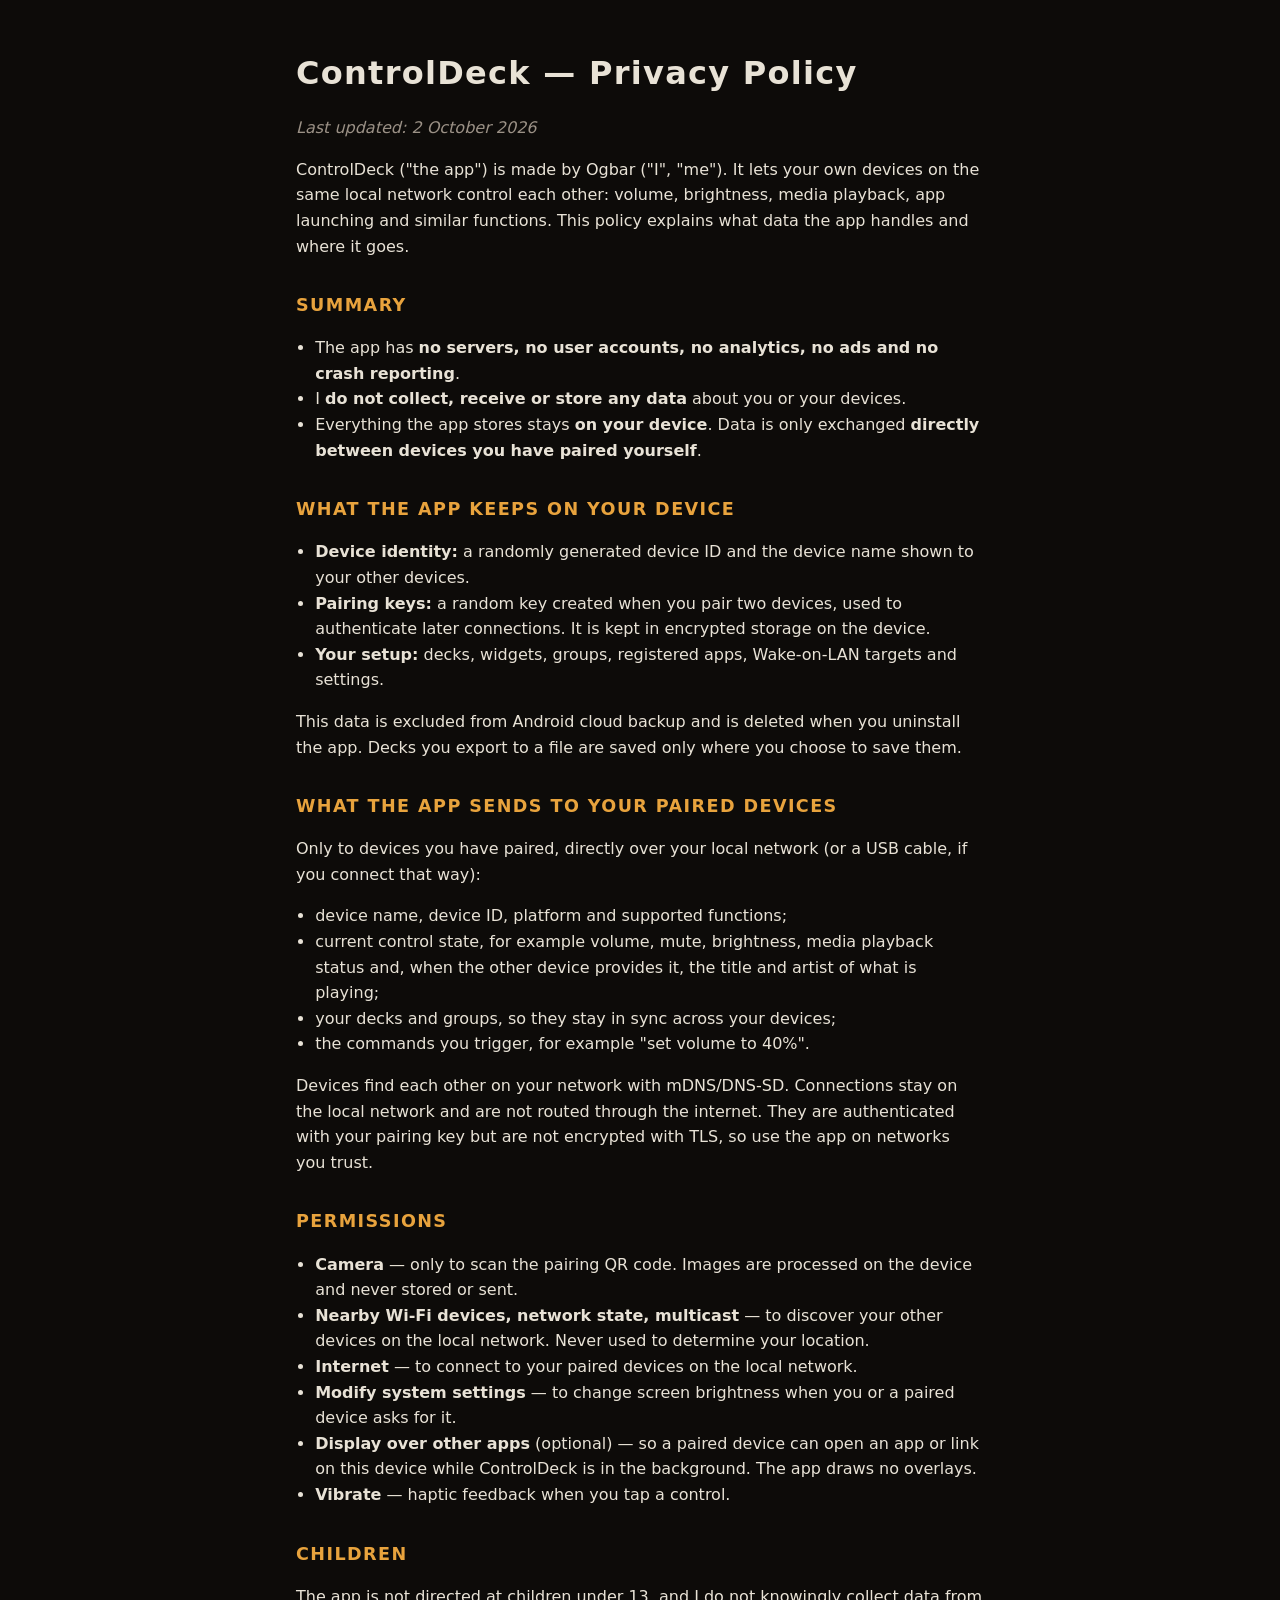
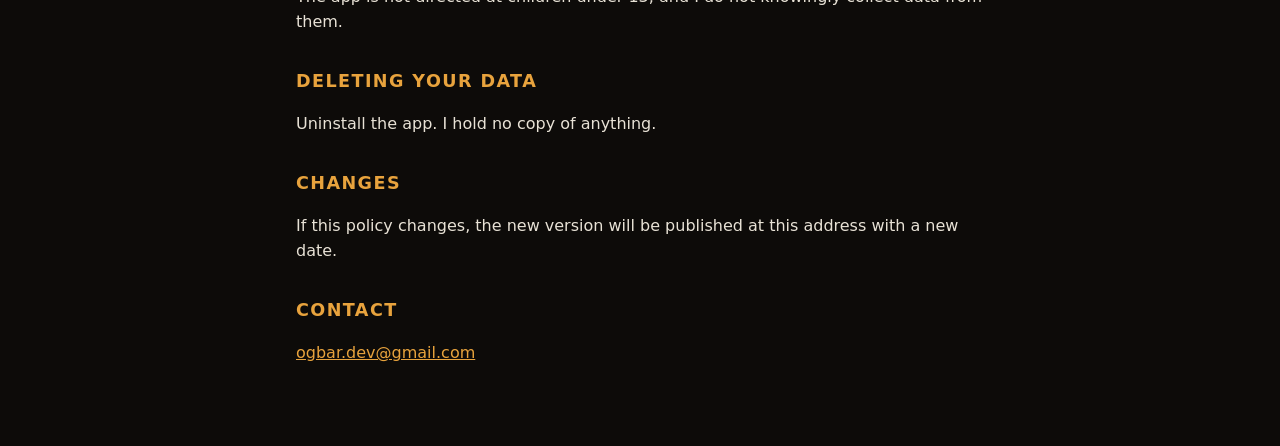
==== controldeck/privacy.html @ c8e4faf5 "ControlDeck privacy policy Co-Authored-By: Claude Opus 5.5 <noreply@anthropic.com>" ====
<!doctype html>
<html lang="en">
<head>
  <meta charset="utf-8">
  <meta name="viewport" content="width=device-width, initial-scale=1">
  <title>ControlDeck Privacy Policy</title>
  <link rel="stylesheet" href="/style.css">
</head>
<body>
<main>
  <h1>ControlDeck — Privacy Policy</h1>
  <p class="muted"><em>Last updated: 2 October 2026</em></p>

  <p>ControlDeck ("the app") is made by Ogbar ("I", "me"). It lets your own devices on the same local network
    control each other: volume, brightness, media playback, app launching and similar functions. This policy
    explains what data the app handles and where it goes.</p>

  <h2>Summary</h2>
  <ul>
    <li>The app has <strong>no servers, no user accounts, no analytics, no ads and no crash reporting</strong>.</li>
    <li>I <strong>do not collect, receive or store any data</strong> about you or your devices.</li>
    <li>Everything the app stores stays <strong>on your device</strong>. Data is only exchanged
      <strong>directly between devices you have paired yourself</strong>.</li>
  </ul>

  <h2>What the app keeps on your device</h2>
  <ul>
    <li><strong>Device identity:</strong> a randomly generated device ID and the device name shown to your other devices.</li>
    <li><strong>Pairing keys:</strong> a random key created when you pair two devices, used to authenticate later
      connections. It is kept in encrypted storage on the device.</li>
    <li><strong>Your setup:</strong> decks, widgets, groups, registered apps, Wake-on-LAN targets and settings.</li>
  </ul>
  <p>This data is excluded from Android cloud backup and is deleted when you uninstall the app. Decks you export
    to a file are saved only where you choose to save them.</p>

  <h2>What the app sends to your paired devices</h2>
  <p>Only to devices you have paired, directly over your local network (or a USB cable, if you connect that way):</p>
  <ul>
    <li>device name, device ID, platform and supported functions;</li>
    <li>current control state, for example volume, mute, brightness, media playback status and, when the other
      device provides it, the title and artist of what is playing;</li>
    <li>your decks and groups, so they stay in sync across your devices;</li>
    <li>the commands you trigger, for example "set volume to 40%".</li>
  </ul>
  <p>Devices find each other on your network with mDNS/DNS-SD. Connections stay on the local network and are not
    routed through the internet. They are authenticated with your pairing key but are not encrypted with TLS, so
    use the app on networks you trust.</p>

  <h2>Permissions</h2>
  <ul>
    <li><strong>Camera</strong> — only to scan the pairing QR code. Images are processed on the device and never
      stored or sent.</li>
    <li><strong>Nearby Wi-Fi devices, network state, multicast</strong> — to discover your other devices on the
      local network. Never used to determine your location.</li>
    <li><strong>Internet</strong> — to connect to your paired devices on the local network.</li>
    <li><strong>Modify system settings</strong> — to change screen brightness when you or a paired device asks for it.</li>
    <li><strong>Display over other apps</strong> (optional) — so a paired device can open an app or link on this
      device while ControlDeck is in the background. The app draws no overlays.</li>
    <li><strong>Vibrate</strong> — haptic feedback when you tap a control.</li>
  </ul>

  <h2>Children</h2>
  <p>The app is not directed at children under 13, and I do not knowingly collect data from them.</p>

  <h2>Deleting your data</h2>
  <p>Uninstall the app. I hold no copy of anything.</p>

  <h2>Changes</h2>
  <p>If this policy changes, the new version will be published at this address with a new date.</p>

  <h2>Contact</h2>
  <p><a href="mailto:ogbar.dev@gmail.com">ogbar.dev@gmail.com</a></p>
</main>
</body>
</html>
---- style.css ----
:root {
  --bg: #0d0b09;
  --panel: #16130f;
  --border: #2a2621;
  --text: #e8e2d6;
  --muted: #9b9186;
  --amber: #e8a33d;
}
* { box-sizing: border-box; }
body {
  margin: 0;
  background: var(--bg);
  color: var(--text);
  font: 16px/1.6 system-ui, -apple-system, "Segoe UI", Roboto, sans-serif;
}
main { max-width: 720px; margin: 0 auto; padding: 48px 16px 64px; }
h1 { font-size: 2rem; letter-spacing: 0.04em; margin: 0 0 4px; }
h2 { font-size: 1.1rem; letter-spacing: 0.08em; text-transform: uppercase; color: var(--amber); margin: 32px 0 8px; }
p, li { color: var(--text); }
.muted { color: var(--muted); }
a { color: var(--amber); }
ul { padding-left: 1.2em; }
.card { background: var(--panel); border: 1px solid var(--border); border-radius: 6px; padding: 16px 20px; margin: 16px 0; }
footer { margin-top: 48px; color: var(--muted); font-size: 0.9rem; }
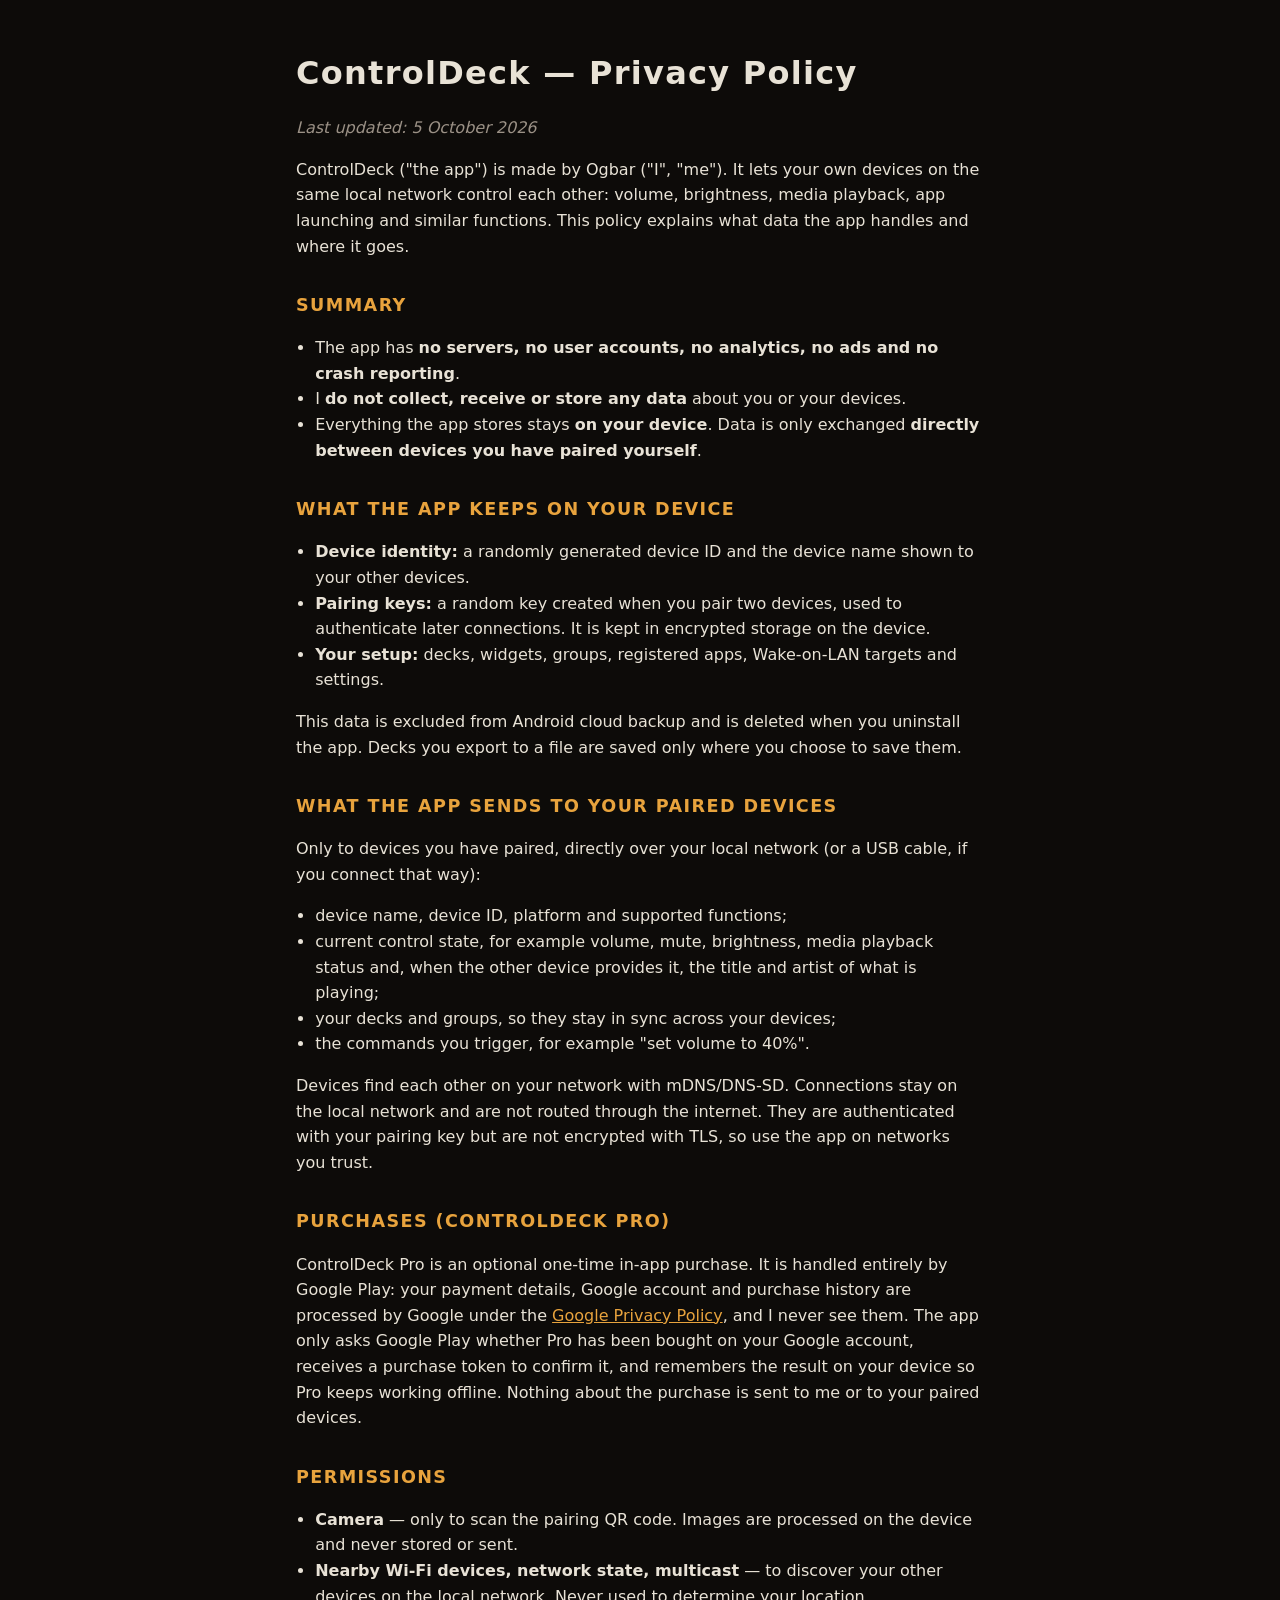
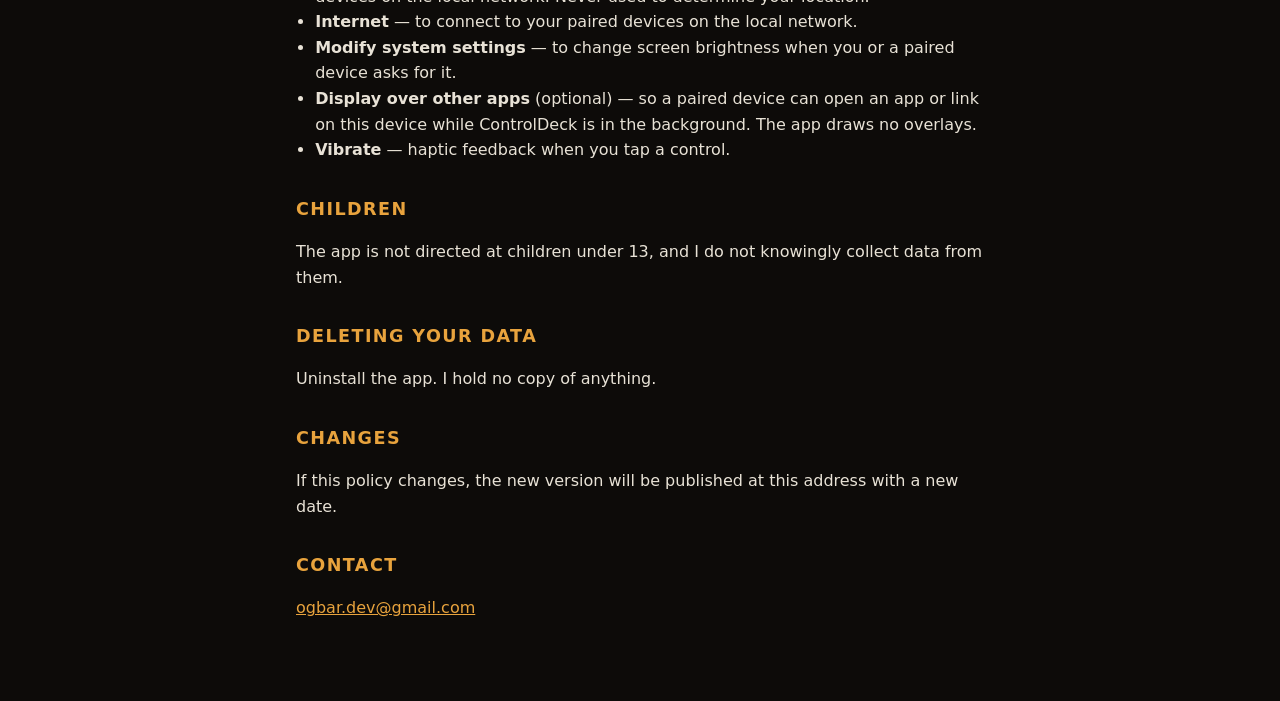
==== commit a8999795: "ControlDeck privacy policy: describe the optional Pro purchase through Google Play Co-Authored-By: C" ====
--- a/controldeck/privacy.html
+++ b/controldeck/privacy.html
@@ -9,7 +9,7 @@
 <body>
 <main>
   <h1>ControlDeck — Privacy Policy</h1>
-  <p class="muted"><em>Last updated: 2 October 2026</em></p>
+  <p class="muted"><em>Last updated: 5 October 2026</em></p>
 
   <p>ControlDeck ("the app") is made by Ogbar ("I", "me"). It lets your own devices on the same local network
     control each other: volume, brightness, media playback, app launching and similar functions. This policy
@@ -46,6 +46,14 @@
     routed through the internet. They are authenticated with your pairing key but are not encrypted with TLS, so
     use the app on networks you trust.</p>
 
+  <h2>Purchases (ControlDeck Pro)</h2>
+  <p>ControlDeck Pro is an optional one-time in-app purchase. It is handled entirely by Google Play: your payment
+    details, Google account and purchase history are processed by Google under the
+    <a href="https://policies.google.com/privacy">Google Privacy Policy</a>, and I never see them. The app only asks
+    Google Play whether Pro has been bought on your Google account, receives a purchase token to confirm it, and
+    remembers the result on your device so Pro keeps working offline. Nothing about the purchase is sent to me or to
+    your paired devices.</p>
+
   <h2>Permissions</h2>
   <ul>
     <li><strong>Camera</strong> — only to scan the pairing QR code. Images are processed on the device and never
